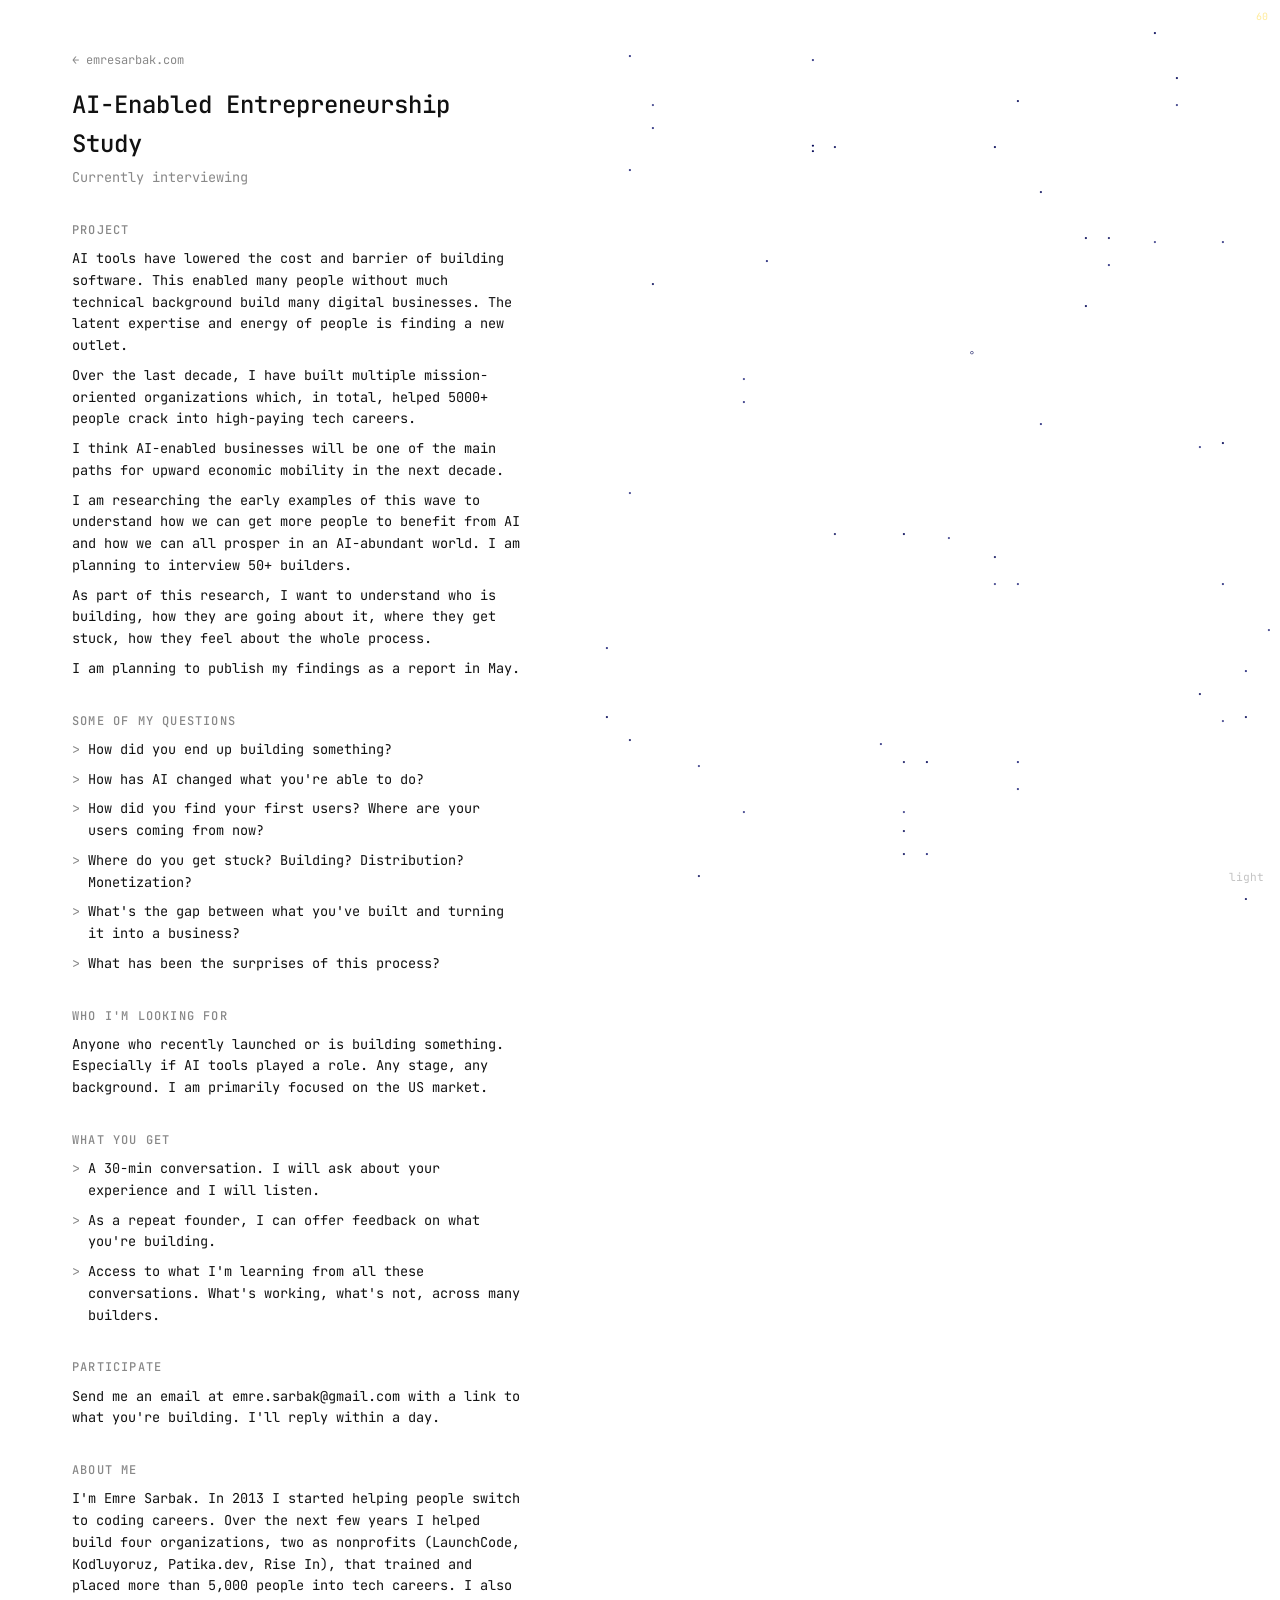
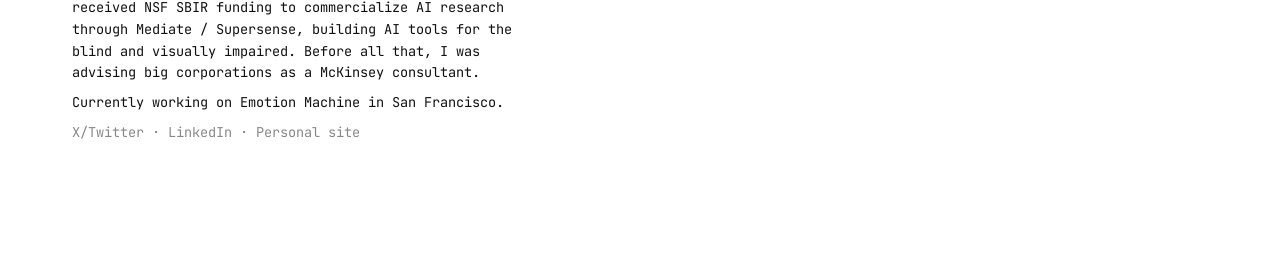
==== research.html @ daa3427e "Add AI-Enabled Entrepreneurship Study research page - Uncomment and update About section with org li" ====
<!DOCTYPE html>
<html lang="en">
<head>
  <!-- Google tag (gtag.js) -->
  <script async src="https://www.googletagmanager.com/gtag/js?id=G-W893BE5C9T"></script>
  <script>
    window.dataLayer = window.dataLayer || [];
    function gtag(){dataLayer.push(arguments);}
    gtag('js', new Date());
    gtag('config', 'G-W893BE5C9T');
  </script>
  <meta charset="UTF-8">
  <meta name="viewport" content="width=device-width, initial-scale=1.0">
  <title>AI-Enabled Entrepreneurship Study - Emre Sarbak</title>
  <meta name="description" content="A study on how AI tools are enabling a new wave of entrepreneurship. Interviewing founders who are building businesses with AI and vibe coding tools.">
  <meta name="author" content="Emre Sarbak">
  <link rel="canonical" href="https://emresarbak.com/research.html">

  <!-- Open Graph -->
  <meta property="og:type" content="website">
  <meta property="og:url" content="https://emresarbak.com/research.html">
  <meta property="og:title" content="AI-Enabled Entrepreneurship Study - Emre Sarbak">
  <meta property="og:description" content="Studying how AI tools are enabling a new wave of entrepreneurship. Understanding who's building, how they grow, and where they get stuck.">
  <meta property="og:site_name" content="Emre Sarbak">

  <!-- Twitter Card -->
  <meta name="twitter:card" content="summary">
  <meta name="twitter:site" content="@emresarbak">
  <meta name="twitter:creator" content="@emresarbak">
  <meta name="twitter:title" content="AI-Enabled Entrepreneurship Study - Emre Sarbak">
  <meta name="twitter:description" content="Studying how AI tools are enabling a new wave of entrepreneurship.">

  <!-- Fonts -->
  <link rel="preconnect" href="https://fonts.googleapis.com">
  <link rel="preconnect" href="https://fonts.gstatic.com" crossorigin>
  <link href="https://fonts.googleapis.com/css2?family=JetBrains+Mono:wght@400;500&display=swap" rel="stylesheet">
  <link rel="stylesheet" href="style.css">
</head>
<body>
  <!-- Flocking background canvases -->
  <canvas id="flock-left" class="flock-bg flock-left"></canvas>
  <canvas id="flock-right" class="flock-bg flock-right"></canvas>

  <main class="content">

  <nav class="section" style="margin-bottom: 1rem;">
    <a href="/" style="font-size: 0.75rem; color: var(--muted);">&larr; emresarbak.com</a>
  </nav>

  <section class="hero" style="min-height: auto; margin-bottom: 2rem;">
    <div class="hero-content">
      <h1 class="hero-name">AI-Enabled Entrepreneurship Study</h1>
      <p class="hero-tagline">Currently interviewing</p>
    </div>
  </section>

  <section class="section">
    <h2 class="section-title">Project</h2>
    <p class="about-text">AI tools have lowered the cost and barrier of building software. This enabled many people without much technical background build many digital businesses. The latent expertise and energy of people is finding a new outlet.</p>

    <p class="about-text">Over the last decade, I have built multiple mission-oriented organizations which, in total, helped 5000+ people crack into high-paying tech careers.</p>

    <p class="about-text">I think AI-enabled businesses will be one of the main paths for upward economic mobility in the next decade.</p>

    <p class="about-text">I am researching the early examples of this wave to understand how we can get more people to benefit from AI and how we can all prosper in an AI-abundant world. I am planning to interview 50+ builders.</p>

    <p class="about-text">As part of this research, I want to understand who is building, how they are going about it, where they get stuck, how they feel about the whole process.</p>

    <p class="about-text">I am planning to publish my findings as a report in May.</p>
  </section>

  <section class="section">
    <h2 class="section-title">Some of my questions</h2>
    <ul class="research-questions">
      <li>How did you end up building something?</li>
      <li>How has AI changed what you're able to do?</li>
      <li>How did you find your first users? Where are your users coming from now?</li>
      <li>Where do you get stuck? Building? Distribution? Monetization?</li>
      <li>What's the gap between what you've built and turning it into a business?</li>
      <li>What has been the surprises of this process?</li>
    </ul>
  </section>

  <section class="section">
    <h2 class="section-title">Who I'm looking for</h2>
    <p class="about-text">Anyone who recently launched or is building something. Especially if AI tools played a role. Any stage, any background. I am primarily focused on the US market.</p>
  </section>

  <section class="section">
    <h2 class="section-title">What you get</h2>
    <ul class="research-questions">
      <li>A 30-min conversation. I will ask about your experience and I will listen.</li>
      <li>As a repeat founder, I can offer feedback on what you're building.</li>
      <li>Access to what I'm learning from all these conversations. What's working, what's not, across many builders.</li>
    </ul>
  </section>

  <section class="section">
    <h2 class="section-title">Participate</h2>
    <p class="about-text">Send me an email at <a href="mailto:emre.sarbak@gmail.com">emre.sarbak@gmail.com</a> with a link to what you're building. I'll reply within a day.</p>
  </section>

  <section class="section">
    <h2 class="section-title">About me</h2>
    <p class="about-text">I'm Emre Sarbak. In 2013 I started helping people switch to coding careers. Over the next few years I helped build four organizations, two as nonprofits (<a href="https://www.launchcode.org" target="_blank" rel="noopener">LaunchCode</a>, <a href="https://kodluyoruz.org" target="_blank" rel="noopener">Kodluyoruz</a>, <a href="https://www.patika.dev" target="_blank" rel="noopener">Patika.dev</a>, <a href="https://www.risein.com" target="_blank" rel="noopener">Rise In</a>), that trained and placed more than 5,000 people into tech careers. I also received NSF SBIR funding to commercialize AI research through <a href="https://mediate.tech" target="_blank" rel="noopener">Mediate</a> / <a href="https://www.supersense.app" target="_blank" rel="noopener">Supersense</a>, building AI tools for the blind and visually impaired. Before all that, I was advising big corporations as a McKinsey consultant.</p>

    <p class="about-text">Currently working on <a href="https://www.emotionmachine.com" target="_blank" rel="noopener">Emotion Machine</a> in San Francisco.</p>
    <p class="about-text muted">
      <a href="https://x.com/emresarbak" target="_blank" rel="noopener">X/Twitter</a> ·
      <a href="https://www.linkedin.com/in/emresarbak/" target="_blank" rel="noopener">LinkedIn</a> ·
      <a href="/">Personal site</a>
    </p>
  </section>

  <footer class="footer">
  </footer>
  </main>

  <button class="theme-toggle" aria-label="Toggle theme">light</button>

  <script>
    // Theme toggle (same as main site)
    (function() {
      const toggle = document.querySelector('.theme-toggle');
      const root = document.documentElement;
      function getPreferredTheme() {
        const saved = localStorage.getItem('theme');
        if (saved) return saved;
        return window.matchMedia('(prefers-color-scheme: dark)').matches ? 'dark' : 'light';
      }
      function setTheme(theme) {
        root.setAttribute('data-theme', theme);
        toggle.textContent = theme;
        localStorage.setItem('theme', theme);
      }
      setTheme(getPreferredTheme());
      toggle.addEventListener('click', () => {
        const current = root.getAttribute('data-theme');
        setTheme(current === 'dark' ? 'light' : 'dark');
      });
    })();
  </script>
  <script src="flock-bg.js"></script>
</body>
</html>
---- style.css ----
:root {
  --bg: #fff;
  --fg: #111;
  --muted: #888;
  --accent: #e6b800;
  --content-width: 500px;
}

/* Dark mode - system preference or manual toggle */
@media (prefers-color-scheme: dark) {
  :root:not([data-theme="light"]) {
    --bg: #0a0a0a;
    --fg: #e5e5e5;
    --accent: #ffcc00;
  }
}

[data-theme="dark"] {
  --bg: #0a0a0a;
  --fg: #e5e5e5;
  --accent: #ffcc00;
}

*, *::before, *::after {
  box-sizing: border-box;
  margin: 0;
  padding: 0;
}

body {
  font-family: 'JetBrains Mono', monospace;
  font-size: 14px;
  line-height: 1.6;
  color: var(--fg);
  background: var(--bg);
  min-height: 100vh;
}

/* Flocking background canvases */
.flock-bg {
  position: fixed;
  top: 0;
  height: 100vh;
  pointer-events: none;
  z-index: 0;
}

.flock-left {
  display: none;
}

.flock-right {
  left: calc(var(--content-width) + 6rem);
  right: 0;
  width: calc(100vw - var(--content-width) - 6rem);
}

/* Main content area */
.content {
  position: relative;
  z-index: 1;
  max-width: var(--content-width);
  margin: 0;
  margin-left: 3rem;
  padding: 3rem 1.5rem;
  background: var(--bg);
}

.paper-grain { display: none; }

/* Hero */
.hero {
  position: relative;
  min-height: 200px;
  display: flex;
  align-items: center;
  justify-content: flex-start;
  margin-bottom: 3rem;
}

#ascii-canvas {
  display: none;
}

.hero-content {
  text-align: left;
}

.hero-name {
  font-size: 1.5rem;
  font-weight: 500;
  margin-bottom: 0.25rem;
}

.hero-tagline {
  font-size: 0.85rem;
  color: var(--muted);
}

.hero-links {
  margin-top: 0.75rem;
  display: flex;
  gap: 1rem;
  justify-content: flex-start;
  font-size: 0.85rem;
  color: var(--muted);
}

/* Sections */
.section {
  margin-bottom: 2rem;
}

.section-title {
  font-size: 0.75rem;
  font-weight: 500;
  text-transform: uppercase;
  letter-spacing: 0.1em;
  color: var(--muted);
  margin-bottom: 0.5rem;
}

.section-line { display: none; }

/* Links */
a {
  color: inherit;
  text-decoration: none;
  transition: color 0.2s ease;
}

a:hover {
  color: var(--accent);
}

/* About */
.about-text {
  font-size: 0.85rem;
  margin-bottom: 0.5rem;
}

.about-text:last-child {
  margin-bottom: 0;
}

.about-text.muted {
  color: var(--muted);
}

/* Ventures */
.ventures-list {
  list-style: none;
}

.venture-item {
  margin-bottom: 0.25rem;
}

.venture-link {
  font-size: 0.85rem;
}

.venture-name::after {
  content: ' ↗';
  color: inherit;
  font-size: 0.7rem;
  opacity: 0.5;
}

/* Links Archive */
.links-archive {
  display: flex;
  flex-direction: column;
  gap: 0.2rem;
}

.archive-link {
  font-size: 0.85rem;
  line-height: 1.5;
  display: block;
}

.link-tag {
  color: var(--muted);
  font-size: 0.7rem;
  text-transform: lowercase;
  margin-right: 0.4rem;
}

/* Research questions */
.research-questions {
  list-style: none;
  font-size: 0.85rem;
}

.research-questions li {
  margin-bottom: 0.5rem;
  padding-left: 1rem;
  position: relative;
}

.research-questions li::before {
  content: '>';
  position: absolute;
  left: 0;
  color: var(--muted);
}

/* Footer */
.footer {
  margin-top: 3rem;
  padding-top: 1rem;
}

.footer-note {
  font-size: 0.7rem;
  color: var(--muted);
}

/* Theme toggle */
.theme-toggle {
  position: fixed;
  bottom: 1rem;
  right: 1rem;
  font-family: 'JetBrains Mono', monospace;
  font-size: 0.7rem;
  color: var(--muted);
  background: transparent;
  border: none;
  cursor: pointer;
  opacity: 0.5;
  transition: opacity 0.15s ease;
  z-index: 100;
}

.theme-toggle:hover {
  opacity: 1;
  color: var(--fg);
}

/* Mobile - hide flocking on small screens */
@media (max-width: 700px) {
  .flock-bg {
    display: none;
  }

  .content {
    max-width: 100%;
  }

  body {
    padding: 0;
  }
}
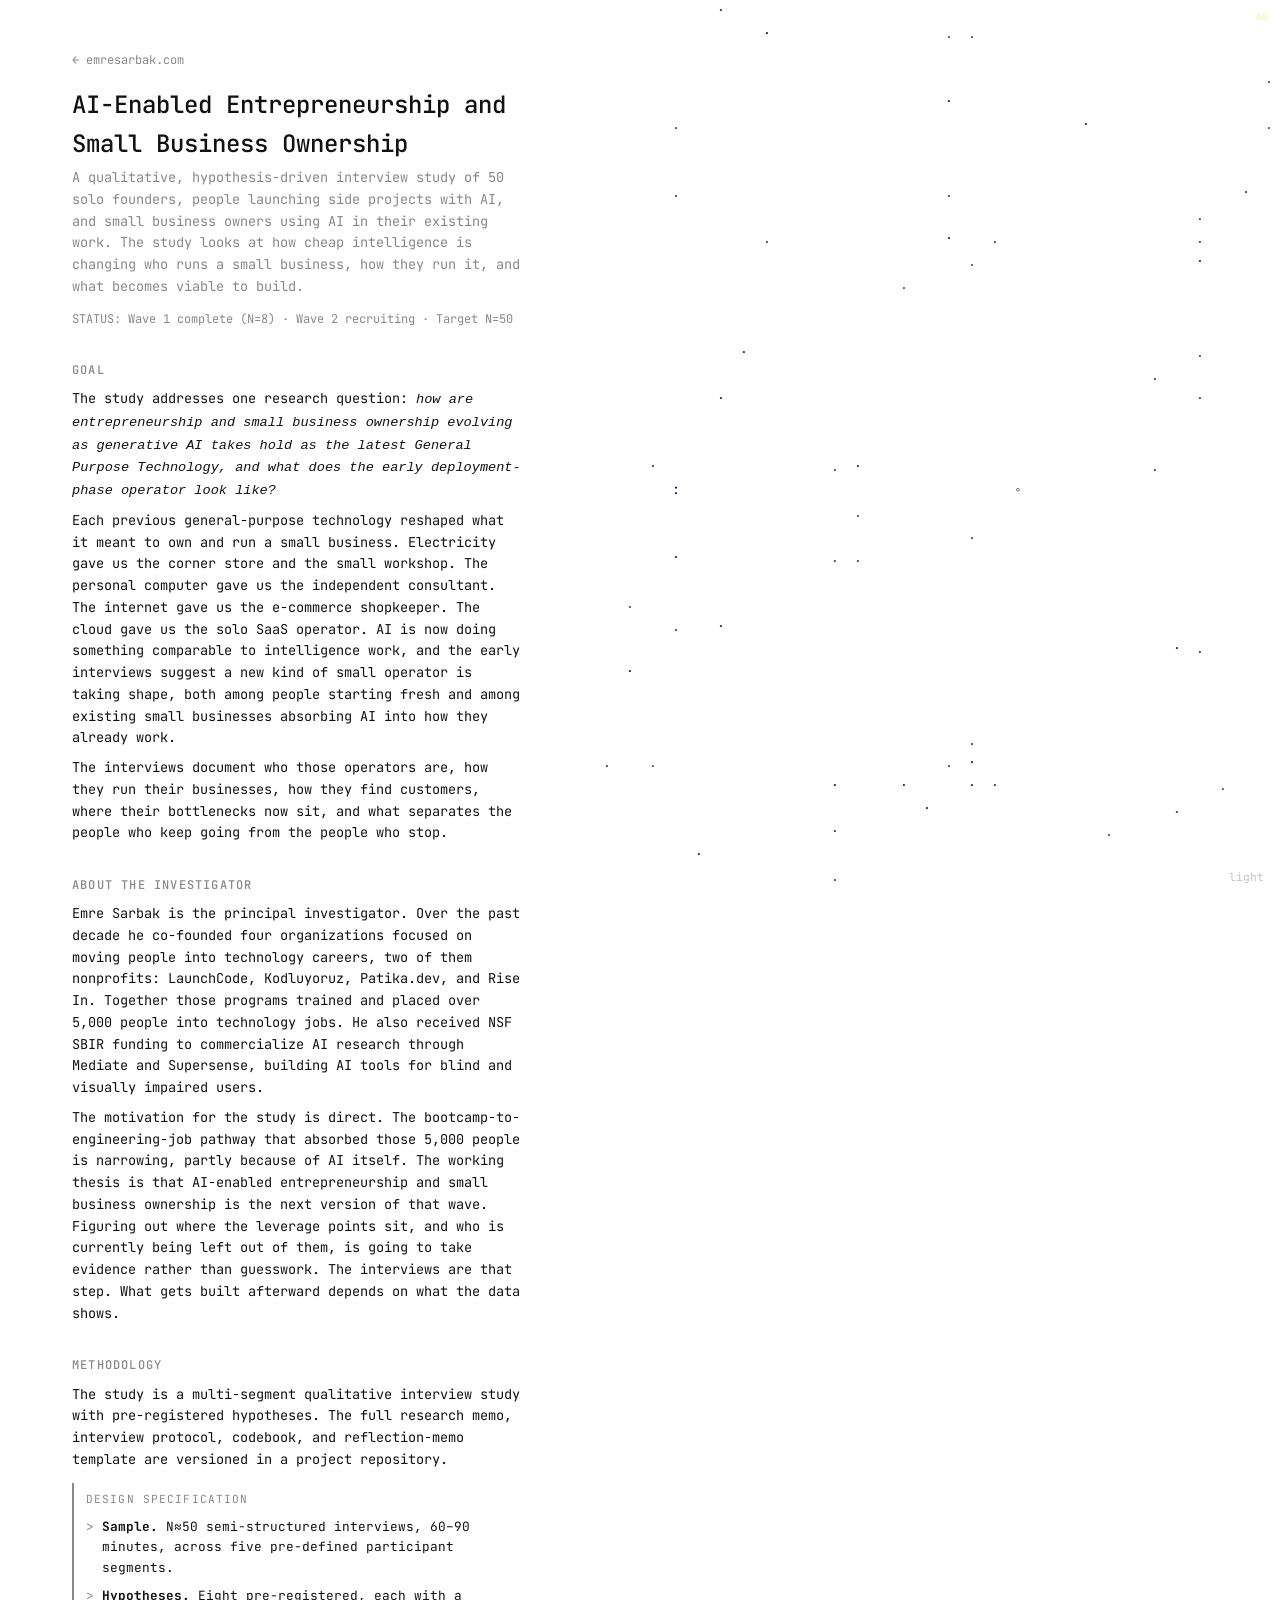
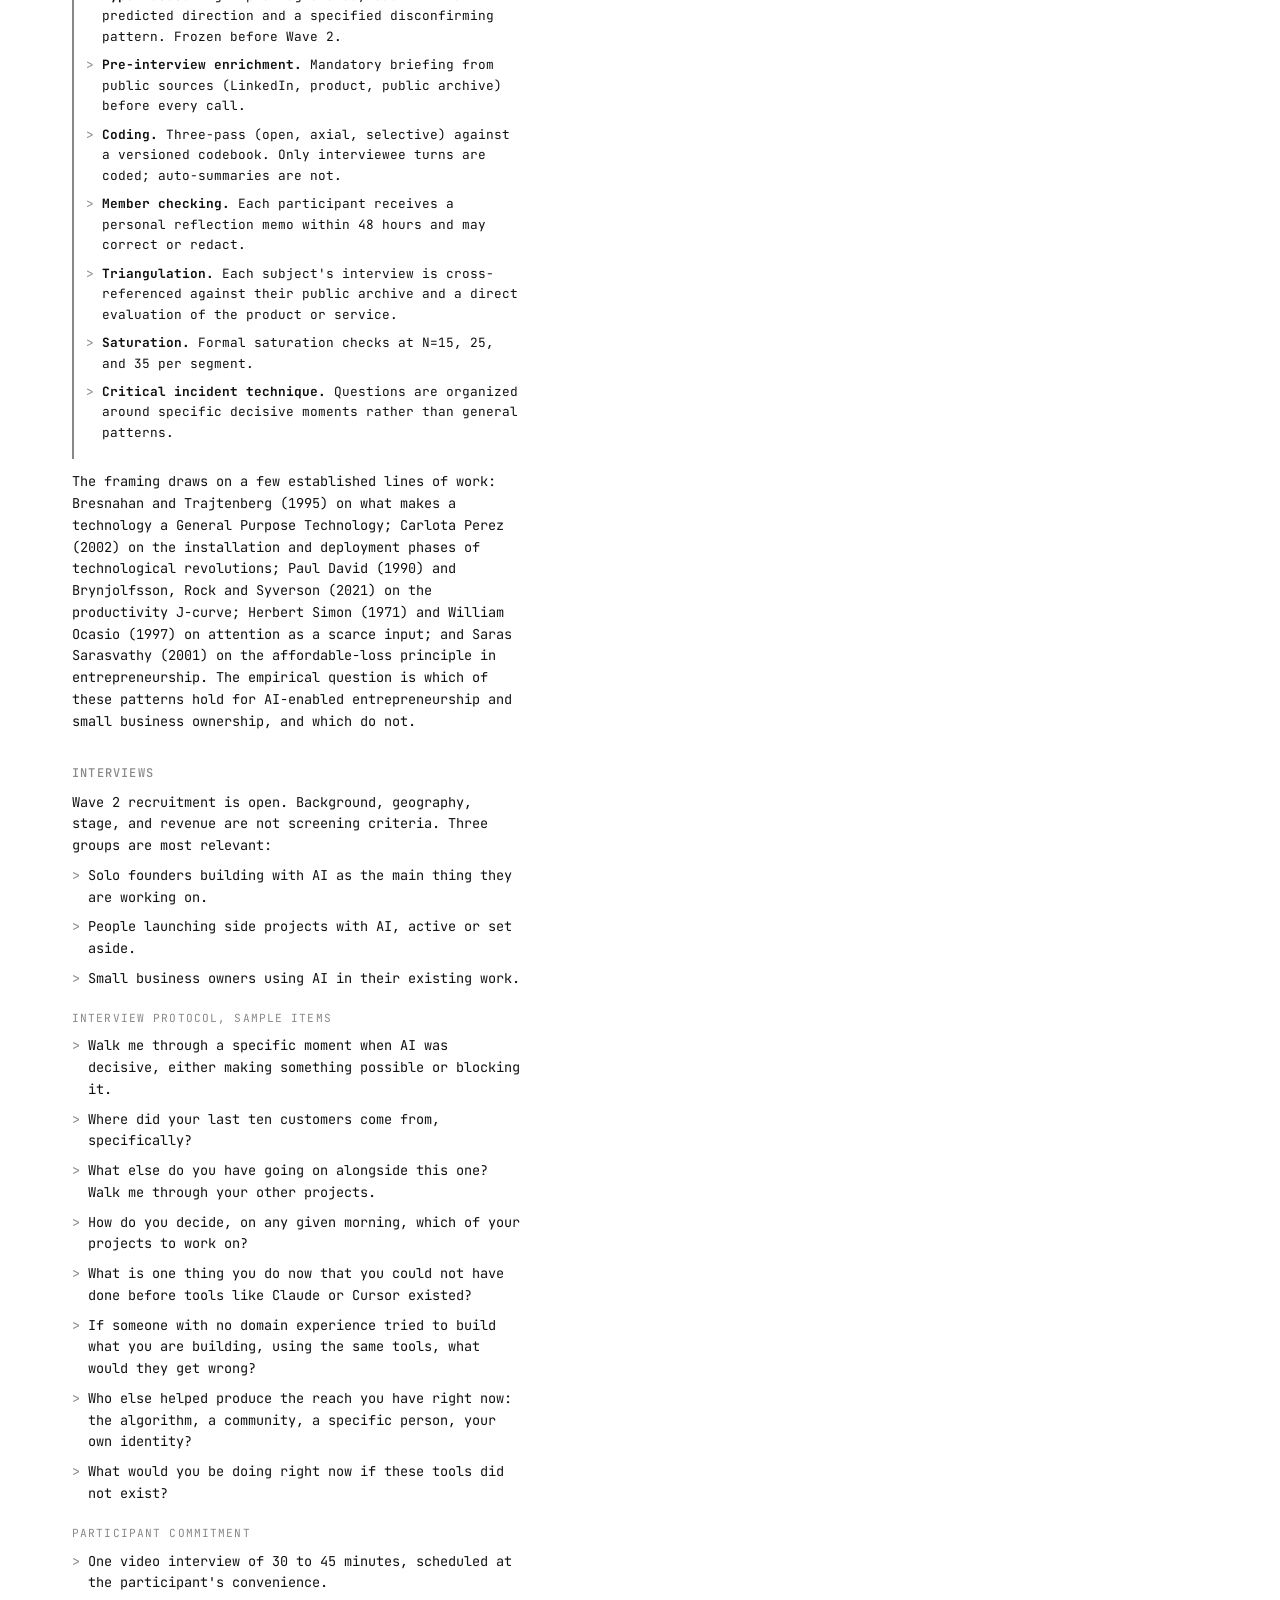
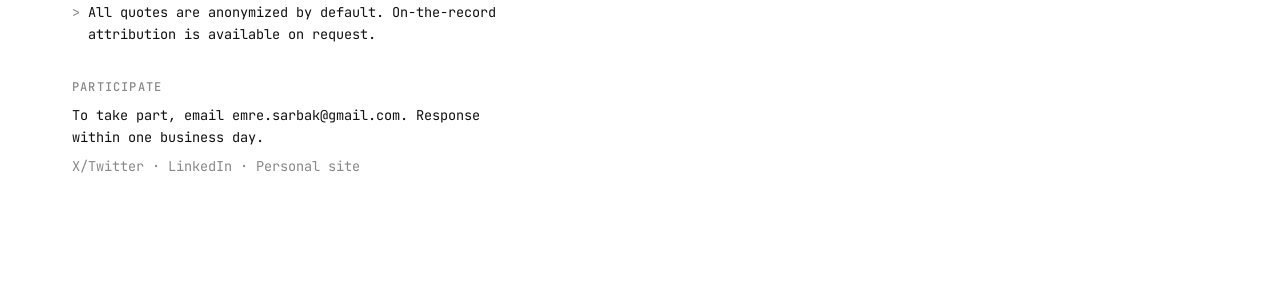
==== commit 9824a1be: "Rewrite research page as study on AI-enabled entrepreneurship and small business ownership Replaces " ====
--- a/research.html
+++ b/research.html
@@ -11,24 +11,24 @@
   </script>
   <meta charset="UTF-8">
   <meta name="viewport" content="width=device-width, initial-scale=1.0">
-  <title>AI-Enabled Entrepreneurship Study - Emre Sarbak</title>
-  <meta name="description" content="A study on how AI tools are enabling a new wave of entrepreneurship. Interviewing founders who are building businesses with AI and vibe coding tools.">
+  <title>AI-Enabled Entrepreneurship and Small Business Ownership — A Study by Emre Sarbak</title>
+  <meta name="description" content="A pre-registered, hypothesis-driven interview study of how entrepreneurship and small business ownership are changing in the current General Purpose Technology wave. 50 interviews with solo founders, people launching side projects with AI, and small business owners using AI in their existing work.">
   <meta name="author" content="Emre Sarbak">
   <link rel="canonical" href="https://emresarbak.com/research.html">
 
   <!-- Open Graph -->
   <meta property="og:type" content="website">
   <meta property="og:url" content="https://emresarbak.com/research.html">
-  <meta property="og:title" content="AI-Enabled Entrepreneurship Study - Emre Sarbak">
-  <meta property="og:description" content="Studying how AI tools are enabling a new wave of entrepreneurship. Understanding who's building, how they grow, and where they get stuck.">
+  <meta property="og:title" content="AI-Enabled Entrepreneurship and Small Business Ownership — A Study by Emre Sarbak">
+  <meta property="og:description" content="A pre-registered interview study of solo founders, side-project builders, and small business owners using AI. 50 interviews.">
   <meta property="og:site_name" content="Emre Sarbak">
 
   <!-- Twitter Card -->
   <meta name="twitter:card" content="summary">
   <meta name="twitter:site" content="@emresarbak">
   <meta name="twitter:creator" content="@emresarbak">
-  <meta name="twitter:title" content="AI-Enabled Entrepreneurship Study - Emre Sarbak">
-  <meta name="twitter:description" content="Studying how AI tools are enabling a new wave of entrepreneurship.">
+  <meta name="twitter:title" content="AI-Enabled Entrepreneurship and Small Business Ownership — A Study by Emre Sarbak">
+  <meta name="twitter:description" content="A pre-registered interview study of solo founders, side-project builders, and small business owners using AI.">
 
   <!-- Fonts -->
   <link rel="preconnect" href="https://fonts.googleapis.com">
@@ -49,63 +49,83 @@
 
   <section class="hero" style="min-height: auto; margin-bottom: 2rem;">
     <div class="hero-content">
-      <h1 class="hero-name">AI-Enabled Entrepreneurship Study</h1>
-      <p class="hero-tagline">Currently interviewing</p>
+      <h1 class="hero-name">AI-Enabled Entrepreneurship and Small Business Ownership</h1>
+      <p class="hero-tagline">A qualitative, hypothesis-driven interview study of 50 solo founders, people launching side projects with AI, and small business owners using AI in their existing work. The study looks at how cheap intelligence is changing who runs a small business, how they run it, and what becomes viable to build.</p>
+      <p class="about-text muted" style="margin-top: 0.75rem; font-size: 0.75rem; font-family: 'JetBrains Mono', monospace;">STATUS: Wave 1 complete (N=8) · Wave 2 recruiting · Target N=50</p>
     </div>
   </section>
 
   <section class="section">
-    <h2 class="section-title">Project</h2>
-    <p class="about-text">AI tools have lowered the cost and barrier of building software. This enabled many people without much technical background build many digital businesses. The latent expertise and energy of people is finding a new outlet.</p>
+    <h2 class="section-title">Goal</h2>
+    <p class="about-text">The study addresses one research question: <em>how are entrepreneurship and small business ownership evolving as generative AI takes hold as the latest General Purpose Technology, and what does the early deployment-phase operator look like?</em></p>
 
-    <p class="about-text">Over the last decade, I have built multiple mission-oriented organizations which, in total, helped 5000+ people crack into high-paying tech careers.</p>
+    <p class="about-text">Each previous general-purpose technology reshaped what it meant to own and run a small business. Electricity gave us the corner store and the small workshop. The personal computer gave us the independent consultant. The internet gave us the e-commerce shopkeeper. The cloud gave us the solo SaaS operator. AI is now doing something comparable to intelligence work, and the early interviews suggest a new kind of small operator is taking shape, both among people starting fresh and among existing small businesses absorbing AI into how they already work.</p>
 
-    <p class="about-text">I think AI-enabled businesses will be one of the main paths for upward economic mobility in the next decade.</p>
-
-    <p class="about-text">I am researching the early examples of this wave to understand how we can get more people to benefit from AI and how we can all prosper in an AI-abundant world. I am planning to interview 50+ builders.</p>
-
-    <p class="about-text">As part of this research, I want to understand who is building, how they are going about it, where they get stuck, how they feel about the whole process.</p>
-
-    <p class="about-text">I am planning to publish my findings as a report in May.</p>
+    <p class="about-text">The interviews document who those operators are, how they run their businesses, how they find customers, where their bottlenecks now sit, and what separates the people who keep going from the people who stop.</p>
   </section>
 
   <section class="section">
-    <h2 class="section-title">Some of my questions</h2>
-    <ul class="research-questions">
-      <li>How did you end up building something?</li>
-      <li>How has AI changed what you're able to do?</li>
-      <li>How did you find your first users? Where are your users coming from now?</li>
-      <li>Where do you get stuck? Building? Distribution? Monetization?</li>
-      <li>What's the gap between what you've built and turning it into a business?</li>
-      <li>What has been the surprises of this process?</li>
-    </ul>
+    <h2 class="section-title">About the investigator</h2>
+    <p class="about-text">Emre Sarbak is the principal investigator. Over the past decade he co-founded four organizations focused on moving people into technology careers, two of them nonprofits: <a href="https://www.launchcode.org" target="_blank" rel="noopener">LaunchCode</a>, <a href="https://kodluyoruz.org" target="_blank" rel="noopener">Kodluyoruz</a>, <a href="https://www.patika.dev" target="_blank" rel="noopener">Patika.dev</a>, and <a href="https://www.risein.com" target="_blank" rel="noopener">Rise In</a>. Together those programs trained and placed over 5,000 people into technology jobs. He also received NSF SBIR funding to commercialize AI research through <a href="https://mediate.tech" target="_blank" rel="noopener">Mediate</a> and <a href="https://www.supersense.app" target="_blank" rel="noopener">Supersense</a>, building AI tools for blind and visually impaired users.</p>
+
+    <p class="about-text">The motivation for the study is direct. The bootcamp-to-engineering-job pathway that absorbed those 5,000 people is narrowing, partly because of AI itself. The working thesis is that AI-enabled entrepreneurship and small business ownership is the next version of that wave. Figuring out where the leverage points sit, and who is currently being left out of them, is going to take evidence rather than guesswork. The interviews are that step. What gets built afterward depends on what the data shows.</p>
+
   </section>
 
   <section class="section">
-    <h2 class="section-title">Who I'm looking for</h2>
-    <p class="about-text">Anyone who recently launched or is building something. Especially if AI tools played a role. Any stage, any background. I am primarily focused on the US market.</p>
+    <h2 class="section-title">Methodology</h2>
+    <p class="about-text">The study is a multi-segment qualitative interview study with pre-registered hypotheses. The full research memo, interview protocol, codebook, and reflection-memo template are versioned in a project repository.</p>
+
+    <div style="border-left: 2px solid var(--muted); padding: 0.5rem 0 0.5rem 0.75rem; margin: 0.75rem 0;">
+      <p class="about-text muted" style="font-size: 0.7rem; text-transform: uppercase; letter-spacing: 0.1em; margin-bottom: 0.5rem; font-family: 'JetBrains Mono', monospace;">Design specification</p>
+      <ul class="research-questions" style="margin-bottom: 0; font-size: 0.8rem;">
+        <li><strong>Sample.</strong> N≈50 semi-structured interviews, 60–90 minutes, across five pre-defined participant segments.</li>
+        <li><strong>Hypotheses.</strong> Eight pre-registered, each with a predicted direction and a specified disconfirming pattern. Frozen before Wave 2.</li>
+        <li><strong>Pre-interview enrichment.</strong> Mandatory briefing from public sources (LinkedIn, product, public archive) before every call.</li>
+        <li><strong>Coding.</strong> Three-pass (open, axial, selective) against a versioned codebook. Only interviewee turns are coded; auto-summaries are not.</li>
+        <li><strong>Member checking.</strong> Each participant receives a personal reflection memo within 48 hours and may correct or redact.</li>
+        <li><strong>Triangulation.</strong> Each subject's interview is cross-referenced against their public archive and a direct evaluation of the product or service.</li>
+        <li><strong>Saturation.</strong> Formal saturation checks at N=15, 25, and 35 per segment.</li>
+        <li><strong>Critical incident technique.</strong> Questions are organized around specific decisive moments rather than general patterns.</li>
+      </ul>
+    </div>
+
+    <p class="about-text">The framing draws on a few established lines of work: Bresnahan and Trajtenberg (1995) on what makes a technology a General Purpose Technology; Carlota Perez (2002) on the installation and deployment phases of technological revolutions; Paul David (1990) and Brynjolfsson, Rock and Syverson (2021) on the productivity J-curve; Herbert Simon (1971) and William Ocasio (1997) on attention as a scarce input; and Saras Sarasvathy (2001) on the affordable-loss principle in entrepreneurship. The empirical question is which of these patterns hold for AI-enabled entrepreneurship and small business ownership, and which do not.</p>
   </section>
 
   <section class="section">
-    <h2 class="section-title">What you get</h2>
+    <h2 class="section-title">Interviews</h2>
+    <p class="about-text">Wave 2 recruitment is open. Background, geography, stage, and revenue are not screening criteria. Three groups are most relevant:</p>
+
     <ul class="research-questions">
-      <li>A 30-min conversation. I will ask about your experience and I will listen.</li>
-      <li>As a repeat founder, I can offer feedback on what you're building.</li>
-      <li>Access to what I'm learning from all these conversations. What's working, what's not, across many builders.</li>
+      <li>Solo founders building with AI as the main thing they are working on.</li>
+      <li>People launching side projects with AI, active or set aside.</li>
+      <li>Small business owners using AI in their existing work.</li>
+    </ul>
+
+    <p class="about-text muted" style="font-size: 0.7rem; text-transform: uppercase; letter-spacing: 0.1em; margin-top: 1.25rem; margin-bottom: 0.5rem; font-family: 'JetBrains Mono', monospace;">Interview protocol, sample items</p>
+    <ul class="research-questions">
+      <li>Walk me through a specific moment when AI was decisive, either making something possible or blocking it.</li>
+      <li>Where did your last ten customers come from, specifically?</li>
+      <li>What else do you have going on alongside this one? Walk me through your other projects.</li>
+      <li>How do you decide, on any given morning, which of your projects to work on?</li>
+      <li>What is one thing you do now that you could not have done before tools like Claude or Cursor existed?</li>
+      <li>If someone with no domain experience tried to build what you are building, using the same tools, what would they get wrong?</li>
+      <li>Who else helped produce the reach you have right now: the algorithm, a community, a specific person, your own identity?</li>
+      <li>What would you be doing right now if these tools did not exist?</li>
+    </ul>
+
+    <p class="about-text muted" style="font-size: 0.7rem; text-transform: uppercase; letter-spacing: 0.1em; margin-top: 1.25rem; margin-bottom: 0.5rem; font-family: 'JetBrains Mono', monospace;">Participant commitment</p>
+    <ul class="research-questions">
+      <li>One video interview of 30 to 45 minutes, scheduled at the participant's convenience.</li>
+      <li>All quotes are anonymized by default. On-the-record attribution is available on request.</li>
     </ul>
   </section>
 
   <section class="section">
     <h2 class="section-title">Participate</h2>
-    <p class="about-text">Send me an email at <a href="mailto:emre.sarbak@gmail.com">emre.sarbak@gmail.com</a> with a link to what you're building. I'll reply within a day.</p>
-  </section>
-
-  <section class="section">
-    <h2 class="section-title">About me</h2>
-    <p class="about-text">I'm Emre Sarbak. In 2013 I started helping people switch to coding careers. Over the next few years I helped build four organizations, two as nonprofits (<a href="https://www.launchcode.org" target="_blank" rel="noopener">LaunchCode</a>, <a href="https://kodluyoruz.org" target="_blank" rel="noopener">Kodluyoruz</a>, <a href="https://www.patika.dev" target="_blank" rel="noopener">Patika.dev</a>, <a href="https://www.risein.com" target="_blank" rel="noopener">Rise In</a>), that trained and placed more than 5,000 people into tech careers. I also received NSF SBIR funding to commercialize AI research through <a href="https://mediate.tech" target="_blank" rel="noopener">Mediate</a> / <a href="https://www.supersense.app" target="_blank" rel="noopener">Supersense</a>, building AI tools for the blind and visually impaired. Before all that, I was advising big corporations as a McKinsey consultant.</p>
-
-    <p class="about-text">Currently working on <a href="https://www.emotionmachine.com" target="_blank" rel="noopener">Emotion Machine</a> in San Francisco.</p>
-    <p class="about-text muted">
+    <p class="about-text">To take part, email <a href="mailto:emre.sarbak@gmail.com">emre.sarbak@gmail.com</a>. Response within one business day.</p>
+    <p class="about-text muted" style="margin-top: 0.5rem;">
       <a href="https://x.com/emresarbak" target="_blank" rel="noopener">X/Twitter</a> ·
       <a href="https://www.linkedin.com/in/emresarbak/" target="_blank" rel="noopener">LinkedIn</a> ·
       <a href="/">Personal site</a>
--- a/style.css
+++ b/style.css
@@ -71,11 +71,11 @@
 /* Hero */
 .hero {
   position: relative;
-  min-height: 200px;
+  min-height: auto;
   display: flex;
   align-items: center;
   justify-content: flex-start;
-  margin-bottom: 3rem;
+  margin-bottom: 2rem;
 }
 
 #ascii-canvas {
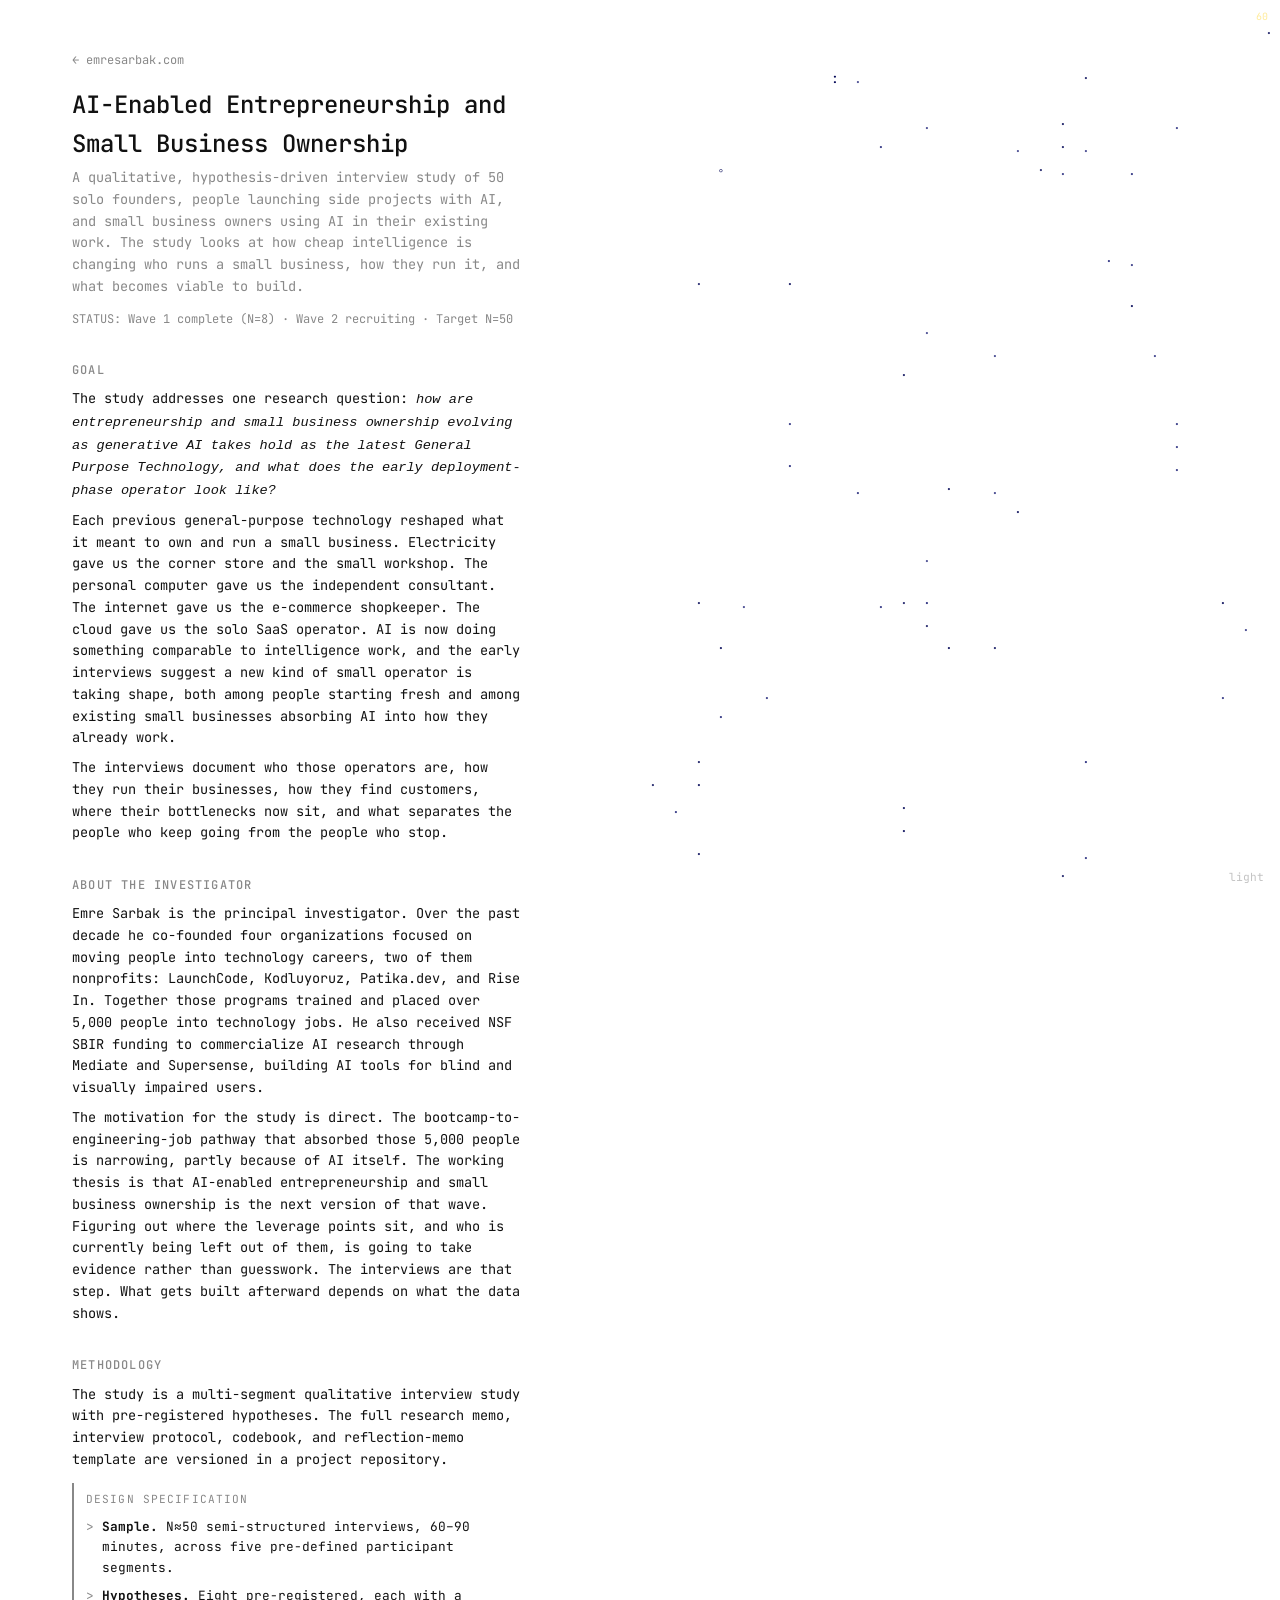
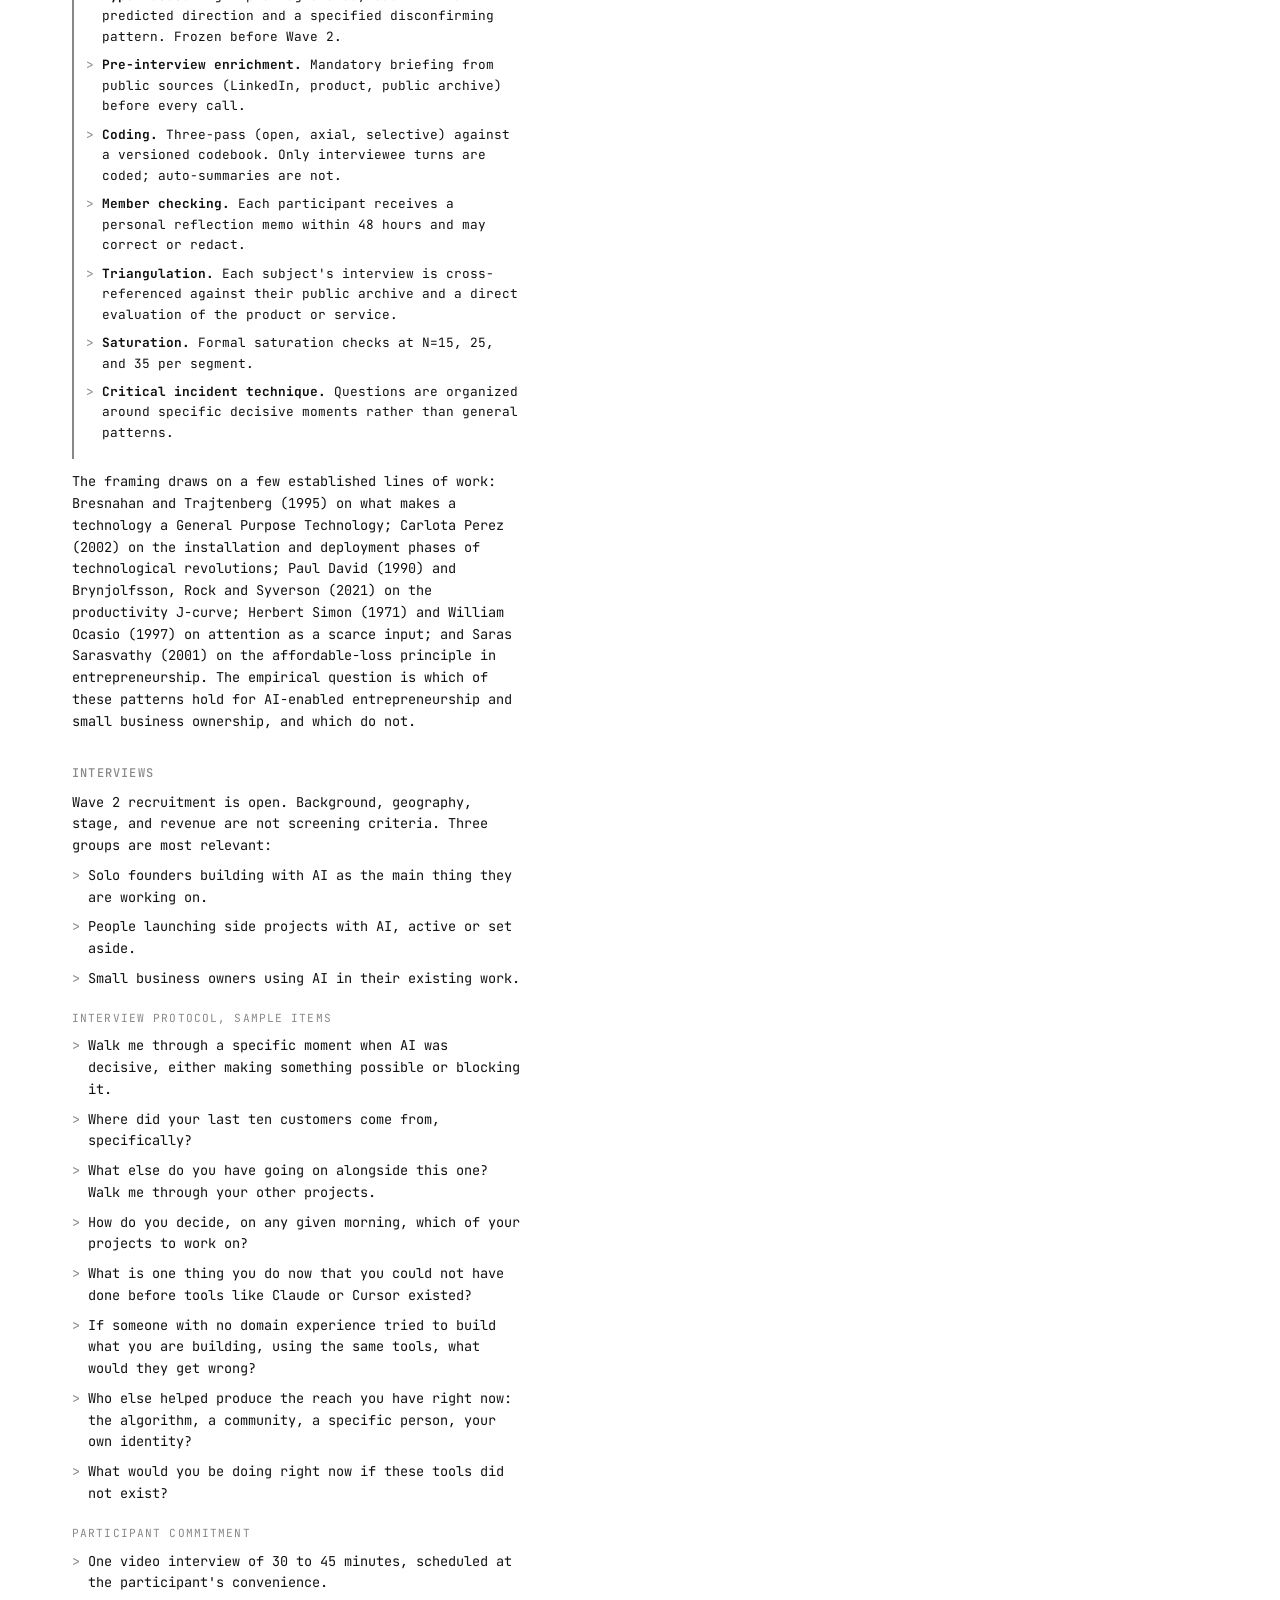
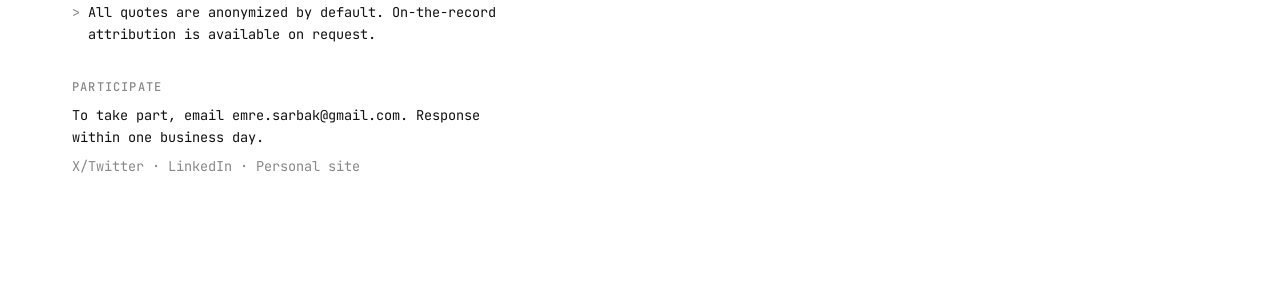
==== commit c313ee6f: "Add waving hand favicon across all pages" ====
--- a/research.html
+++ b/research.html
@@ -11,6 +11,7 @@
   </script>
   <meta charset="UTF-8">
   <meta name="viewport" content="width=device-width, initial-scale=1.0">
+  <link rel="icon" href="data:image/svg+xml,<svg xmlns=%22http://www.w3.org/2000/svg%22 viewBox=%220 0 100 100%22><text y=%22.9em%22 font-size=%2290%22>👋</text></svg>">
   <title>AI-Enabled Entrepreneurship and Small Business Ownership — A Study by Emre Sarbak</title>
   <meta name="description" content="A pre-registered, hypothesis-driven interview study of how entrepreneurship and small business ownership are changing in the current General Purpose Technology wave. 50 interviews with solo founders, people launching side projects with AI, and small business owners using AI in their existing work.">
   <meta name="author" content="Emre Sarbak">
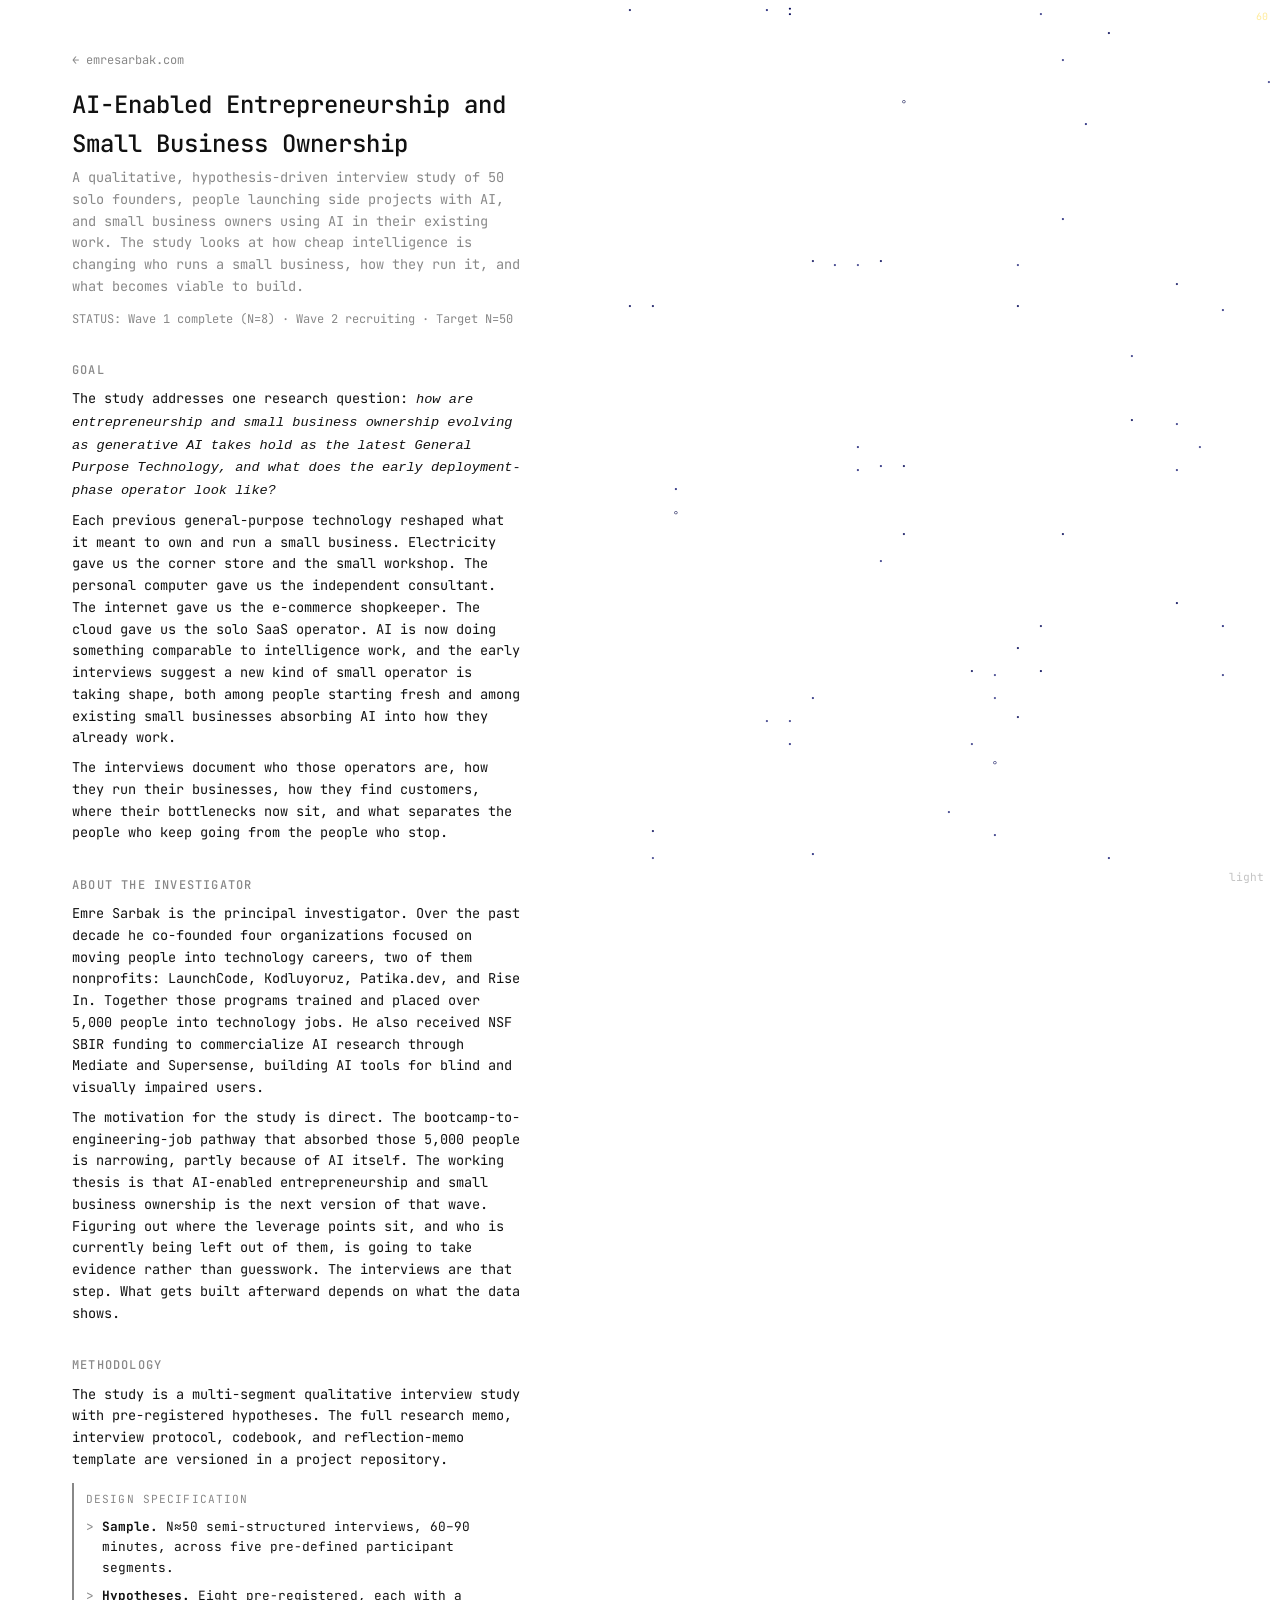
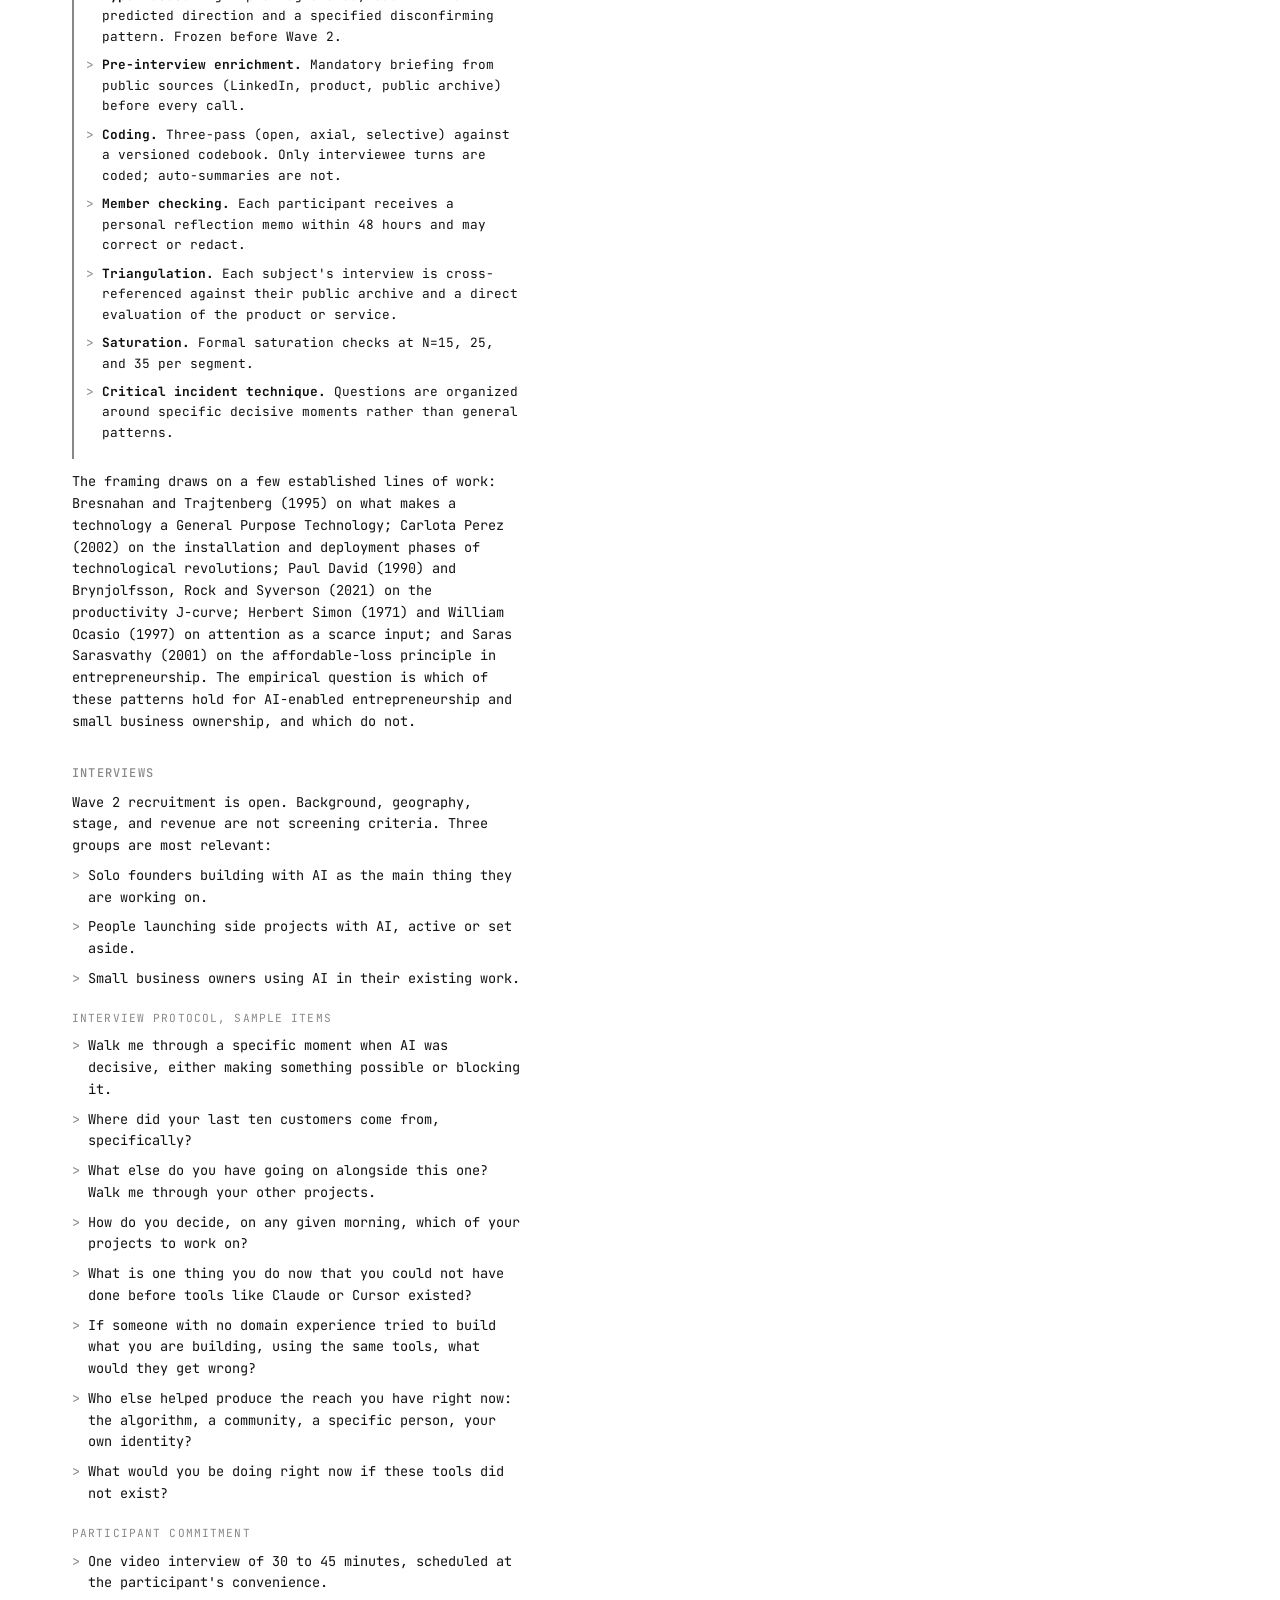
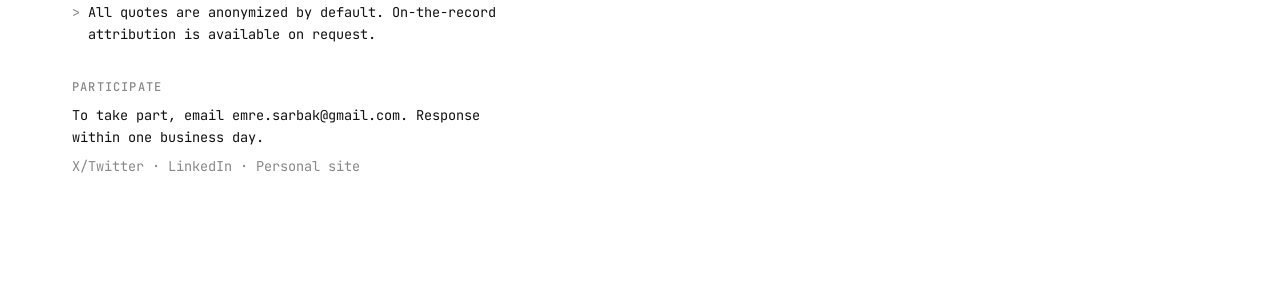
==== commit ccd9ed93: "Publish PostHog tracking" ====
--- a/research.html
+++ b/research.html
@@ -9,6 +9,7 @@
     gtag('js', new Date());
     gtag('config', 'G-W893BE5C9T');
   </script>
+  <script src="analytics.js"></script>
   <meta charset="UTF-8">
   <meta name="viewport" content="width=device-width, initial-scale=1.0">
   <link rel="icon" href="data:image/svg+xml,<svg xmlns=%22http://www.w3.org/2000/svg%22 viewBox=%220 0 100 100%22><text y=%22.9em%22 font-size=%2290%22>👋</text></svg>">
@@ -37,7 +38,7 @@
   <link href="https://fonts.googleapis.com/css2?family=JetBrains+Mono:wght@400;500&display=swap" rel="stylesheet">
   <link rel="stylesheet" href="style.css">
 </head>
-<body>
+<body data-page="research">
   <!-- Flocking background canvases -->
   <canvas id="flock-left" class="flock-bg flock-left"></canvas>
   <canvas id="flock-right" class="flock-bg flock-right"></canvas>
@@ -45,7 +46,7 @@
   <main class="content">
 
   <nav class="section" style="margin-bottom: 1rem;">
-    <a href="/" style="font-size: 0.75rem; color: var(--muted);">&larr; emresarbak.com</a>
+    <a href="/" style="font-size: 0.75rem; color: var(--muted);" data-ph-event="navigation link clicked" data-ph-context="home" data-ph-location="top-nav">&larr; emresarbak.com</a>
   </nav>
 
   <section class="hero" style="min-height: auto; margin-bottom: 2rem;">
@@ -125,11 +126,11 @@
 
   <section class="section">
     <h2 class="section-title">Participate</h2>
-    <p class="about-text">To take part, email <a href="mailto:emre.sarbak@gmail.com">emre.sarbak@gmail.com</a>. Response within one business day.</p>
+    <p class="about-text">To take part, email <a href="mailto:emre.sarbak@gmail.com" data-ph-event="study cta clicked" data-ph-context="participate-email" data-ph-location="participate">emre.sarbak@gmail.com</a>. Response within one business day.</p>
     <p class="about-text muted" style="margin-top: 0.5rem;">
-      <a href="https://x.com/emresarbak" target="_blank" rel="noopener">X/Twitter</a> ·
-      <a href="https://www.linkedin.com/in/emresarbak/" target="_blank" rel="noopener">LinkedIn</a> ·
-      <a href="/">Personal site</a>
+      <a href="https://x.com/emresarbak" target="_blank" rel="noopener" data-ph-event="social link clicked" data-ph-context="x" data-ph-location="participate">X/Twitter</a> ·
+      <a href="https://www.linkedin.com/in/emresarbak/" target="_blank" rel="noopener" data-ph-event="social link clicked" data-ph-context="linkedin" data-ph-location="participate">LinkedIn</a> ·
+      <a href="/" data-ph-event="navigation link clicked" data-ph-context="home" data-ph-location="participate">Personal site</a>
     </p>
   </section>
 
@@ -139,28 +140,7 @@
 
   <button class="theme-toggle" aria-label="Toggle theme">light</button>
 
-  <script>
-    // Theme toggle (same as main site)
-    (function() {
-      const toggle = document.querySelector('.theme-toggle');
-      const root = document.documentElement;
-      function getPreferredTheme() {
-        const saved = localStorage.getItem('theme');
-        if (saved) return saved;
-        return window.matchMedia('(prefers-color-scheme: dark)').matches ? 'dark' : 'light';
-      }
-      function setTheme(theme) {
-        root.setAttribute('data-theme', theme);
-        toggle.textContent = theme;
-        localStorage.setItem('theme', theme);
-      }
-      setTheme(getPreferredTheme());
-      toggle.addEventListener('click', () => {
-        const current = root.getAttribute('data-theme');
-        setTheme(current === 'dark' ? 'light' : 'dark');
-      });
-    })();
-  </script>
+  <script src="main.js"></script>
   <script src="flock-bg.js"></script>
 </body>
 </html>
